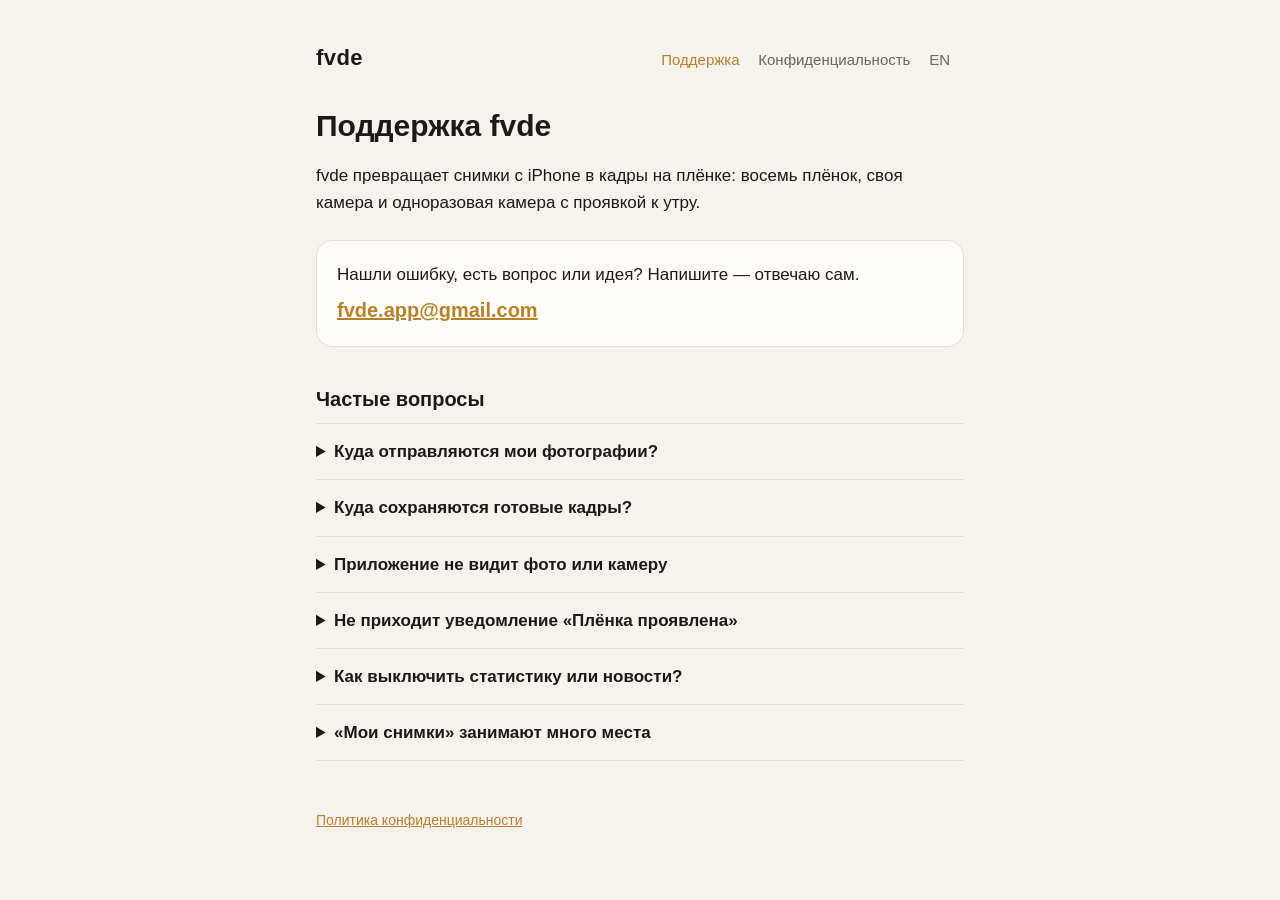
==== index.html @ 4e6023b4 "Сайт fvde: поддержка и политика конфиденциальности" ====
<!doctype html>
<html lang="ru">
  <head>
    <meta charset="utf-8" />
    <meta name="viewport" content="width=device-width, initial-scale=1" />
    <title>fvde — поддержка</title>
    <link rel="stylesheet" href="style.css" />
  </head>
  <body>
    <main>
      <header>
        <a class="logo" href="./">fvde</a>
        <nav>
          <a href="./" aria-current="page">Поддержка</a>
          <a href="privacy.html">Конфиденциальность</a>
          <a href="en/" lang="en">EN</a>
        </nav>
      </header>

      <h1>Поддержка fvde</h1>
      <p>fvde превращает снимки с iPhone в кадры на плёнке: восемь плёнок, своя камера и одноразовая камера с проявкой к утру.</p>

      <div class="card">
        <p style="margin: 0 0 6px">Нашли ошибку, есть вопрос или идея? Напишите — отвечаю сам.</p>
        <a class="mail" href="mailto:fvde.app@gmail.com">fvde.app@gmail.com</a>
      </div>

      <h2>Частые вопросы</h2>

      <details>
        <summary>Куда отправляются мои фотографии?</summary>
        <p>Никуда. Вся обработка идёт на телефоне, снимки не покидают устройство.</p>
      </details>

      <details>
        <summary>Куда сохраняются готовые кадры?</summary>
        <p>В «Фото» на телефоне. Если включено «Сохранять в альбом fvde», они будут ещё и в отдельном альбоме.</p>
      </details>

      <details>
        <summary>Приложение не видит фото или камеру</summary>
        <p>Откройте «Настройки iOS → fvde» и разрешите доступ к «Фото» и камере.</p>
      </details>

      <details>
        <summary>Не приходит уведомление «Плёнка проявлена»</summary>
        <p>Проверьте, что уведомления для fvde включены: «Настройки iOS → fvde → Уведомления».</p>
      </details>

      <details>
        <summary>Как выключить статистику или новости?</summary>
        <p>В fvde: «Настройки» → «Помогать улучшать fvde» или «Новости fvde».</p>
      </details>

      <details>
        <summary>«Мои снимки» занимают много места</summary>
        <p>
          В fvde: «Настройки → Очистить». Снимки, уже сохранённые в «Фото», и плёнки одноразовой камеры останутся.
        </p>
      </details>

      <footer><a href="privacy.html">Политика конфиденциальности</a></footer>
    </main>
  </body>
</html>
---- style.css ----
:root {
  --bg: #f6f3ee;
  --text: #1c1a17;
  --muted: #6b655c;
  --line: #e2ddd4;
  --accent: #b9802a;
  --card: #fffdf9;
}
@media (prefers-color-scheme: dark) {
  :root {
    --bg: #0e0d0c;
    --text: #ece7df;
    --muted: #9a9389;
    --line: #2a2723;
    --accent: #e3a84a;
    --card: #161412;
  }
}
* {
  box-sizing: border-box;
}
html {
  -webkit-text-size-adjust: 100%;
}
body {
  margin: 0;
  background: var(--bg);
  color: var(--text);
  font: 17px/1.6 -apple-system, BlinkMacSystemFont, 'Segoe UI', Roboto, 'Helvetica Neue', Arial, sans-serif;
}
main {
  max-width: 680px;
  margin: 0 auto;
  padding: 40px 16px 64px;
}
header {
  display: flex;
  align-items: baseline;
  justify-content: space-between;
  flex-wrap: wrap;
  gap: 8px 16px;
  margin-bottom: 32px;
}
.logo {
  font-weight: 700;
  font-size: 22px;
  letter-spacing: 0.02em;
  color: var(--text);
  text-decoration: none;
}
nav a {
  color: var(--muted);
  text-decoration: none;
  margin-right: 14px;
  font-size: 15px;
}
nav a:hover,
nav a[aria-current] {
  color: var(--accent);
}
h1 {
  font-size: 30px;
  line-height: 1.25;
  margin: 0 0 8px;
}
h2 {
  font-size: 20px;
  margin: 36px 0 8px;
}
.updated {
  color: var(--muted);
  font-size: 14px;
  margin: 0 0 24px;
}
a {
  color: var(--accent);
}
ul {
  padding-left: 22px;
}
li {
  margin: 4px 0;
}
.card {
  background: var(--card);
  border: 1px solid var(--line);
  border-radius: 16px;
  padding: 20px;
  margin: 24px 0;
}
.mail {
  font-size: 20px;
  font-weight: 600;
  word-break: break-all;
}
details {
  border-top: 1px solid var(--line);
  padding: 14px 0;
}
details:last-of-type {
  border-bottom: 1px solid var(--line);
}
summary {
  cursor: pointer;
  font-weight: 600;
}
details p {
  margin: 8px 0 0;
  color: var(--muted);
}
footer {
  margin-top: 48px;
  color: var(--muted);
  font-size: 14px;
}
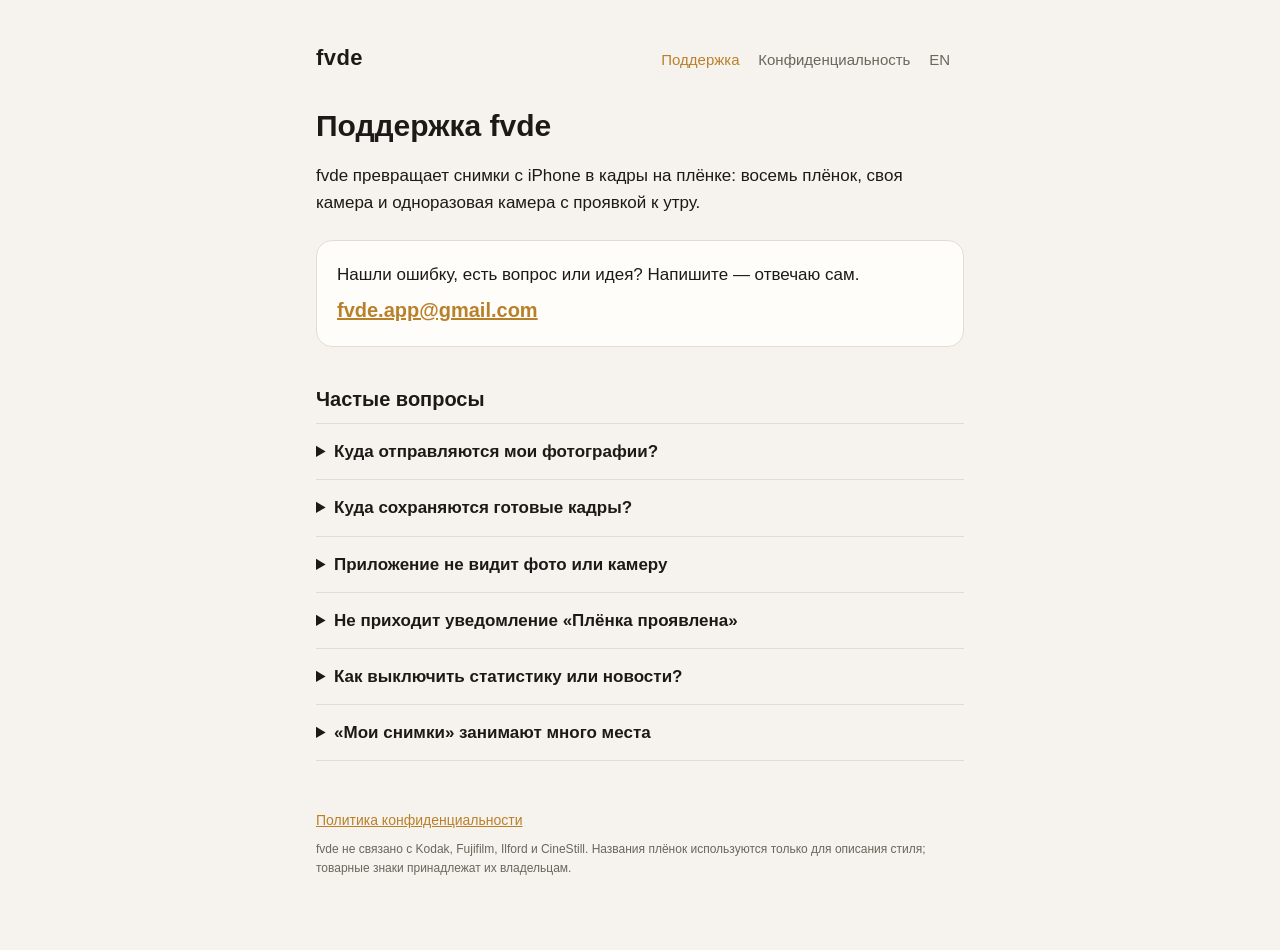
==== commit 8dc834b2: "Сайт fvde: поддержка и политика конфиденциальности" ====
--- a/index.html
+++ b/index.html
@@ -59,7 +59,10 @@
         </p>
       </details>
 
-      <footer><a href="privacy.html">Политика конфиденциальности</a></footer>
+      <footer>
+        <p><a href="privacy.html">Политика конфиденциальности</a></p>
+      <p class="disclaimer">fvde не связано с Kodak, Fujifilm, Ilford и CineStill. Названия плёнок используются только для описания стиля; товарные знаки принадлежат их владельцам.</p>
+      </footer>
     </main>
   </body>
 </html>
--- a/style.css
+++ b/style.css
@@ -113,3 +113,9 @@
   color: var(--muted);
   font-size: 14px;
 }
+footer p {
+  margin: 0 0 8px;
+}
+.disclaimer {
+  font-size: 12px;
+}
